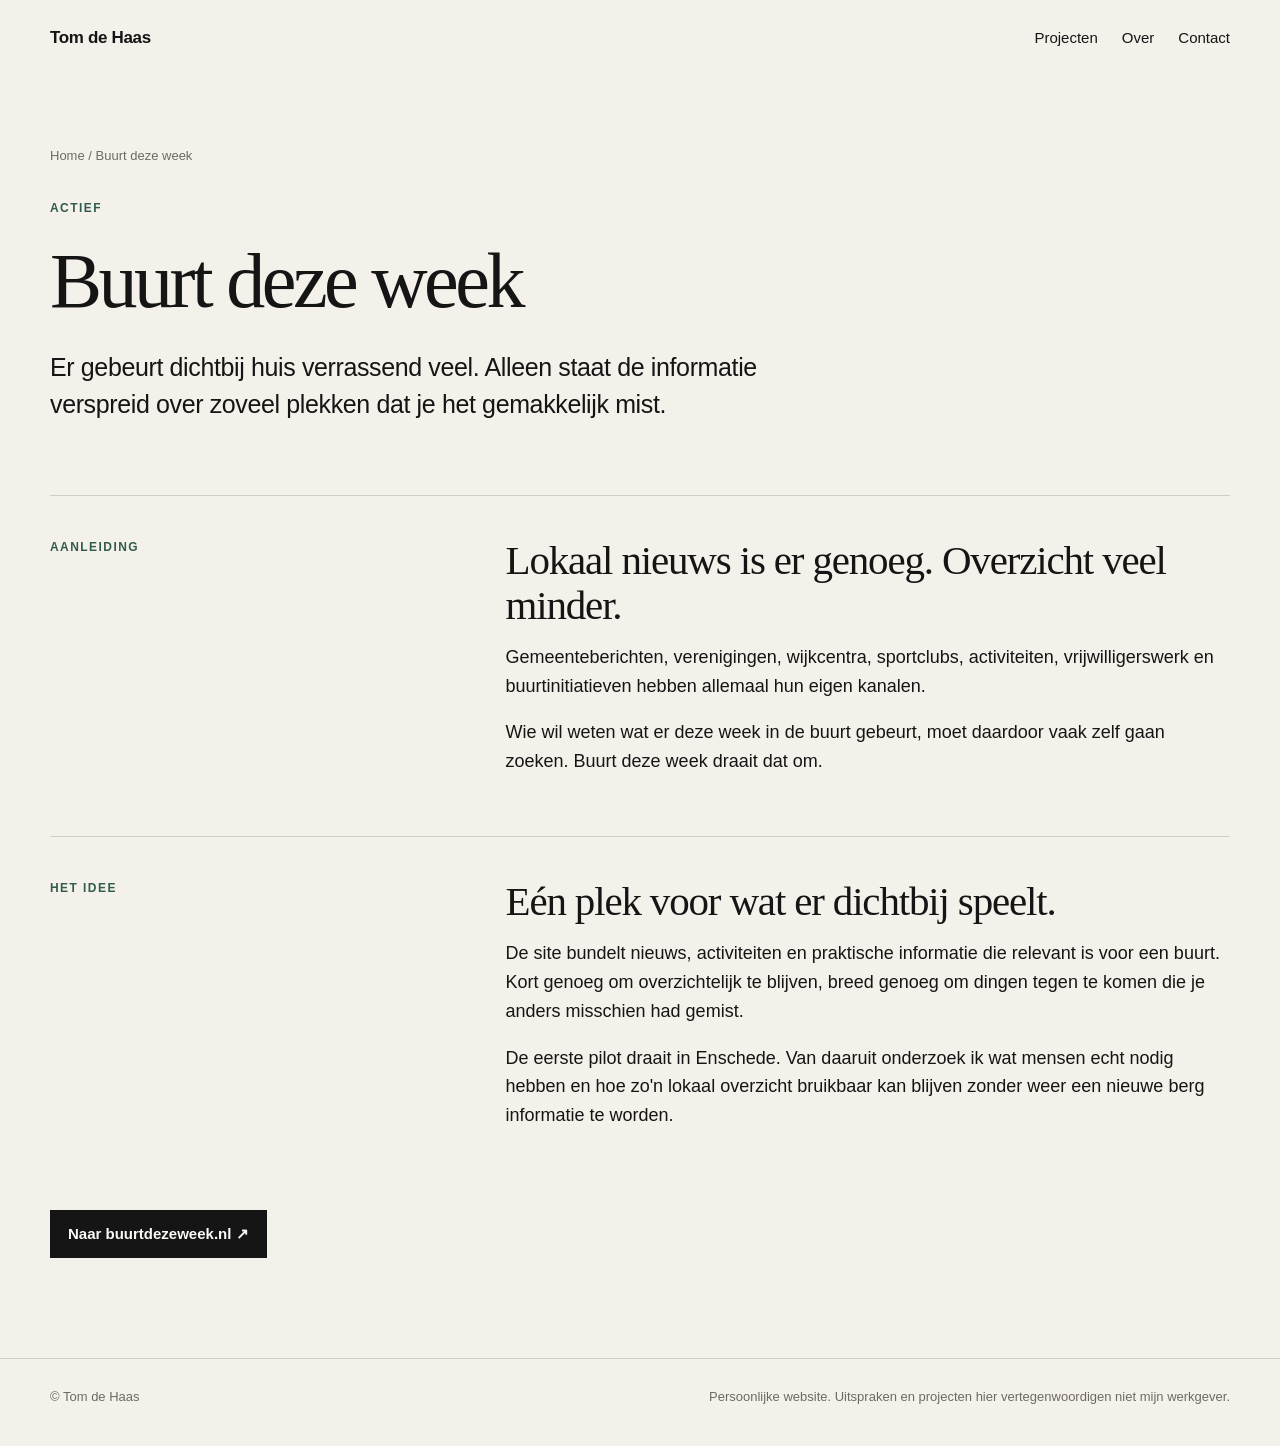
==== projecten/buurt-deze-week/index.html @ ed39fd02 "Add files via upload" ====
<!doctype html>
<html lang="nl">
<head>
  <meta charset="utf-8">
  <meta name="viewport" content="width=device-width, initial-scale=1">
  <title>Buurt deze week | Lokaal nieuws overzichtelijk | Tom de Haas</title>
  <meta name="description" content="Buurt deze week brengt lokaal nieuws, activiteiten en praktische buurtinformatie samen in één rustig overzicht.">
  <link rel="canonical" href="https://tomdehaas.nl/projecten/buurt-deze-week/">
  <link rel="stylesheet" href="../../assets/style.css">
  <meta name="theme-color" content="#f4f1eb">
  <meta property="og:type" content="website">
  <meta property="og:title" content="Buurt deze week | Lokaal nieuws overzichtelijk | Tom de Haas">
  <meta property="og:description" content="Buurt deze week brengt lokaal nieuws, activiteiten en praktische buurtinformatie samen in één rustig overzicht.">
  <meta property="og:url" content="https://tomdehaas.nl/projecten/buurt-deze-week/">
  <script type="application/ld+json">
  {
    "@context":"https://schema.org",
    "@type":"CreativeWork",
    "name":"Buurt deze week",
    "url":"https://tomdehaas.nl/projecten/buurt-deze-week/",
    "creator":{"@type":"Person","name":"Tom de Haas","url":"https://tomdehaas.nl/"}
  }
  </script>
</head>
<body>

<header class="site-header">
  <div class="wrap nav">
    <a class="brand" href="../../index.html">Tom de Haas</a>
    <nav class="nav-links" aria-label="Hoofdnavigatie">
      <a href="../../index.html#projecten">Projecten</a>
      <a href="../../index.html#over">Over</a>
      <a href="../../index.html#contact">Contact</a>
    </nav>
  </div>
</header>

<main>
  <div class="wrap project-hero">
    <div class="breadcrumb"><a href="../../index.html">Home</a> / Buurt deze week</div>
    <div class="eyebrow">actief</div>
    <h1>Buurt deze week</h1>
    <p class="project-lead">Er gebeurt dichtbij huis verrassend veel. Alleen staat de informatie verspreid over zoveel plekken dat je het gemakkelijk mist.</p>
  </div>

  
<section class="wrap detail-row">
  <div class="detail-label">Aanleiding</div>
  <div class="detail-body">
    <h2>Lokaal nieuws is er genoeg. Overzicht veel minder.</h2>
    <p>Gemeenteberichten, verenigingen, wijkcentra, sportclubs, activiteiten, vrijwilligerswerk en buurtinitiatieven hebben allemaal hun eigen kanalen.</p><p>Wie wil weten wat er deze week in de buurt gebeurt, moet daardoor vaak zelf gaan zoeken. Buurt deze week draait dat om.</p>
  </div>
</section>

<section class="wrap detail-row">
  <div class="detail-label">Het idee</div>
  <div class="detail-body">
    <h2>Eén plek voor wat er dichtbij speelt.</h2>
    <p>De site bundelt nieuws, activiteiten en praktische informatie die relevant is voor een buurt. Kort genoeg om overzichtelijk te blijven, breed genoeg om dingen tegen te komen die je anders misschien had gemist.</p><p>De eerste pilot draait in Enschede. Van daaruit onderzoek ik wat mensen echt nodig hebben en hoe zo'n lokaal overzicht bruikbaar kan blijven zonder weer een nieuwe berg informatie te worden.</p>
  </div>
</section>


  <section class='wrap' style='padding-top:0;padding-bottom:100px'><a class="external-cta" href="https://buurtdezeweek.nl/" target="_blank" rel="noopener">Naar buurtdezeweek.nl ↗</a></section>
</main>

<footer>
  <div class="wrap footer-inner">
    <div>© Tom de Haas</div>
    <div class="footer-note">Persoonlijke website. Uitspraken en projecten hier vertegenwoordigen niet mijn werkgever.</div>
  </div>
</footer>

</body>
</html>
---- assets/style.css ----
:root {
  --bg:#f4f1eb;
  --paper:#fbfaf7;
  --ink:#151515;
  --muted:#6d6a63;
  --line:rgba(21,21,21,.16);
  --accent:#315c4d;
  --max:1180px;
  --serif:Georgia,"Times New Roman",serif;
  --sans:Inter,ui-sans-serif,-apple-system,BlinkMacSystemFont,"Segoe UI",Helvetica,Arial,sans-serif;
}
*{box-sizing:border-box}
html{scroll-behavior:smooth;background:var(--bg)}
body{margin:0;color:var(--ink);background:var(--bg);font-family:var(--sans);font-size:17px;line-height:1.6;-webkit-font-smoothing:antialiased}
a{color:inherit;text-decoration-thickness:1px;text-underline-offset:4px}
a:hover{color:var(--accent)}
.wrap{width:min(var(--max),calc(100% - 48px));margin:0 auto}
.site-header{position:sticky;top:0;z-index:30;background:color-mix(in srgb,var(--bg) 90%,transparent);backdrop-filter:blur(14px)}
.nav{min-height:76px;display:flex;align-items:center;justify-content:space-between;gap:28px}
.brand{font-weight:700;letter-spacing:-.02em;text-decoration:none}
.nav-links{display:flex;gap:24px;font-size:15px}
.nav-links a{text-decoration:none}
.eyebrow,.section-kicker,.project-number,.status,.detail-label{
  text-transform:uppercase;letter-spacing:.12em;font-size:12px;font-weight:700
}
.eyebrow,.section-kicker,.status,.detail-label{color:var(--accent)}
.rule{border:0;border-top:1px solid var(--line);margin:0}

/* Home */
.hero{padding:82px 0 96px;display:grid;grid-template-columns:minmax(0,1.16fr) minmax(300px,.84fr);gap:clamp(48px,7vw,100px);align-items:center}
.eyebrow{margin-bottom:24px}
h1{margin:0;max-width:850px;font-family:var(--serif);font-size:clamp(48px,6.1vw,88px);line-height:.99;font-weight:400;letter-spacing:-.045em}
.hero-copy{max-width:675px;margin-top:34px;font-size:clamp(19px,2vw,24px);line-height:1.45;letter-spacing:-.015em}
.hero-copy p{margin:0 0 16px}
.portrait{margin:0;min-height:520px;display:flex;justify-content:center;align-items:flex-end;position:relative}
.portrait::before{content:"";position:absolute;inset:auto 6% 8% 6%;height:72%;background:radial-gradient(ellipse at center,rgba(21,21,21,.08),rgba(21,21,21,0) 72%);filter:blur(28px)}
.portrait img{position:relative;width:min(100%,470px);max-height:590px;display:block;object-fit:contain;filter:grayscale(100%) contrast(1.03);z-index:1}
section{padding:92px 0}
.section-head{display:grid;grid-template-columns:.72fr 1.28fr;gap:48px;margin-bottom:54px}
.section-kicker{padding-top:8px}
.section-title{margin:0;max-width:760px;font-family:var(--serif);font-size:clamp(38px,4.6vw,62px);font-weight:400;line-height:1.06;letter-spacing:-.035em}
.section-intro{max-width:680px;margin:22px 0 0;color:var(--muted);font-size:18px}
.projects{border-top:1px solid var(--line)}
.project{display:grid;grid-template-columns:72px minmax(0,1fr) minmax(170px,.42fr);gap:32px;padding:34px 0 38px;border-bottom:1px solid var(--line);align-items:start}
.project-number{color:var(--muted);padding-top:9px}
.project h3{margin:0 0 12px;font-family:var(--serif);font-size:clamp(28px,3vw,40px);line-height:1.1;font-weight:400;letter-spacing:-.025em}
.project p{max-width:680px;margin:0;color:var(--muted)}
.project-side{display:flex;flex-direction:column;align-items:flex-start;gap:13px;padding-top:8px}
.project-link{font-size:15px}
.split{display:grid;grid-template-columns:1fr 1fr;gap:clamp(48px,8vw,120px);align-items:start}
.big-copy{margin:0;font-family:var(--serif);font-size:clamp(34px,4vw,56px);line-height:1.08;letter-spacing:-.035em}
.prose{max-width:650px;font-size:18px}
.prose p{margin:0 0 20px}
.prose .muted{color:var(--muted)}
.now-list{margin-top:48px;border-top:1px solid var(--line)}
.now-row{display:grid;grid-template-columns:150px 1fr;gap:32px;padding:22px 0;border-bottom:1px solid var(--line)}
.now-row dt{color:var(--muted)}
.now-row dd{margin:0}

/* Project detail */
.project-hero{padding:70px 0 72px}
.breadcrumb{font-size:13px;color:var(--muted);margin-bottom:32px}
.breadcrumb a{text-decoration:none}
.project-hero h1{max-width:930px}
.project-lead{max-width:790px;margin:30px 0 0;font-size:clamp(20px,2vw,25px);line-height:1.48;letter-spacing:-.015em}
.project-meta{margin-top:26px}
.detail-row{display:grid;grid-template-columns:.72fr 1.28fr;gap:48px;padding:42px 0;border-top:1px solid var(--line)}
.detail-body{max-width:780px}
.detail-body h2{margin:0 0 16px;font-family:var(--serif);font-size:clamp(30px,3.2vw,44px);font-weight:400;line-height:1.08;letter-spacing:-.028em}
.detail-body p{margin:0 0 18px;font-size:18px}
.offer-grid{display:grid;grid-template-columns:1fr 1fr;gap:24px;margin-top:24px}
.offer{padding:26px;border:1px solid var(--line);background:rgba(255,255,255,.22)}
.offer h3{margin:0 0 8px;font-size:15px;text-transform:uppercase;letter-spacing:.08em}
.price{margin:0 0 14px;font-family:var(--serif);font-size:42px;line-height:1}
.offer ul{margin:0;padding-left:1.1em;color:var(--muted)}
.offer li{margin:6px 0}
.external-cta{display:inline-flex;margin-top:20px;min-height:48px;align-items:center;padding:0 18px;background:var(--ink);color:var(--paper);text-decoration:none;font-weight:700;font-size:15px}
.external-cta:hover{color:var(--paper);opacity:.9}

/* Contact */
.contact{padding-bottom:120px}
.contact-card{background:var(--ink);color:var(--paper);padding:clamp(38px,6vw,72px);display:grid;grid-template-columns:.9fr 1.1fr;gap:clamp(46px,7vw,88px);align-items:start}
.contact-copy h2{margin:0;max-width:650px;font-family:var(--serif);font-size:clamp(42px,5.4vw,70px);line-height:1;font-weight:400;letter-spacing:-.04em}
.contact-copy p{margin:22px 0 0;max-width:480px;color:rgba(251,250,247,.72)}
.contact-form{display:grid;gap:18px}
.field{display:grid;gap:7px}
.field label{font-size:13px;color:rgba(251,250,247,.76)}
.field input,.field textarea{width:100%;border:0;border-bottom:1px solid rgba(251,250,247,.36);border-radius:0;background:transparent;color:var(--paper);font:inherit;padding:10px 0 11px;outline:none}
.field textarea{min-height:132px;resize:vertical}
.field input:focus,.field textarea:focus{border-bottom-color:var(--paper)}
.form-submit{justify-self:start;min-height:48px;margin-top:8px;padding:0 20px;border:0;background:var(--paper);color:var(--ink);font:inherit;font-size:15px;font-weight:700;cursor:pointer}
.form-note{margin:0;font-size:12px;color:rgba(251,250,247,.48)}
footer{padding:28px 0 38px;border-top:1px solid var(--line);color:var(--muted);font-size:13px}
.footer-inner{display:flex;gap:24px;justify-content:space-between;align-items:flex-start}
.footer-note{max-width:650px}

@media(max-width:850px){
  .hero,.section-head,.split,.detail-row,.contact-card{grid-template-columns:1fr}
  .hero{padding-top:54px;gap:38px}
  .portrait{min-height:auto;max-width:560px}
  .project{grid-template-columns:48px 1fr}
  .project-side{grid-column:2;flex-direction:row;align-items:center;flex-wrap:wrap}
}
@media(max-width:600px){
  body{font-size:16px}
  .wrap{width:min(100% - 32px,var(--max))}
  .nav{min-height:64px}
  .nav-links{gap:16px;font-size:14px}
  .hero{padding:44px 0 64px}
  h1{font-size:clamp(43px,13vw,64px)}
  .hero-copy{margin-top:26px;font-size:19px}
  section{padding:64px 0}
  .section-head{gap:16px;margin-bottom:34px}
  .project{grid-template-columns:34px 1fr;gap:16px;padding:28px 0}
  .project-number{font-size:10px}
  .now-row{grid-template-columns:1fr;gap:5px}
  .offer-grid{grid-template-columns:1fr}
  .contact{padding-bottom:72px}
  .footer-inner{flex-direction:column}
  .project-hero{padding:44px 0 56px}
}
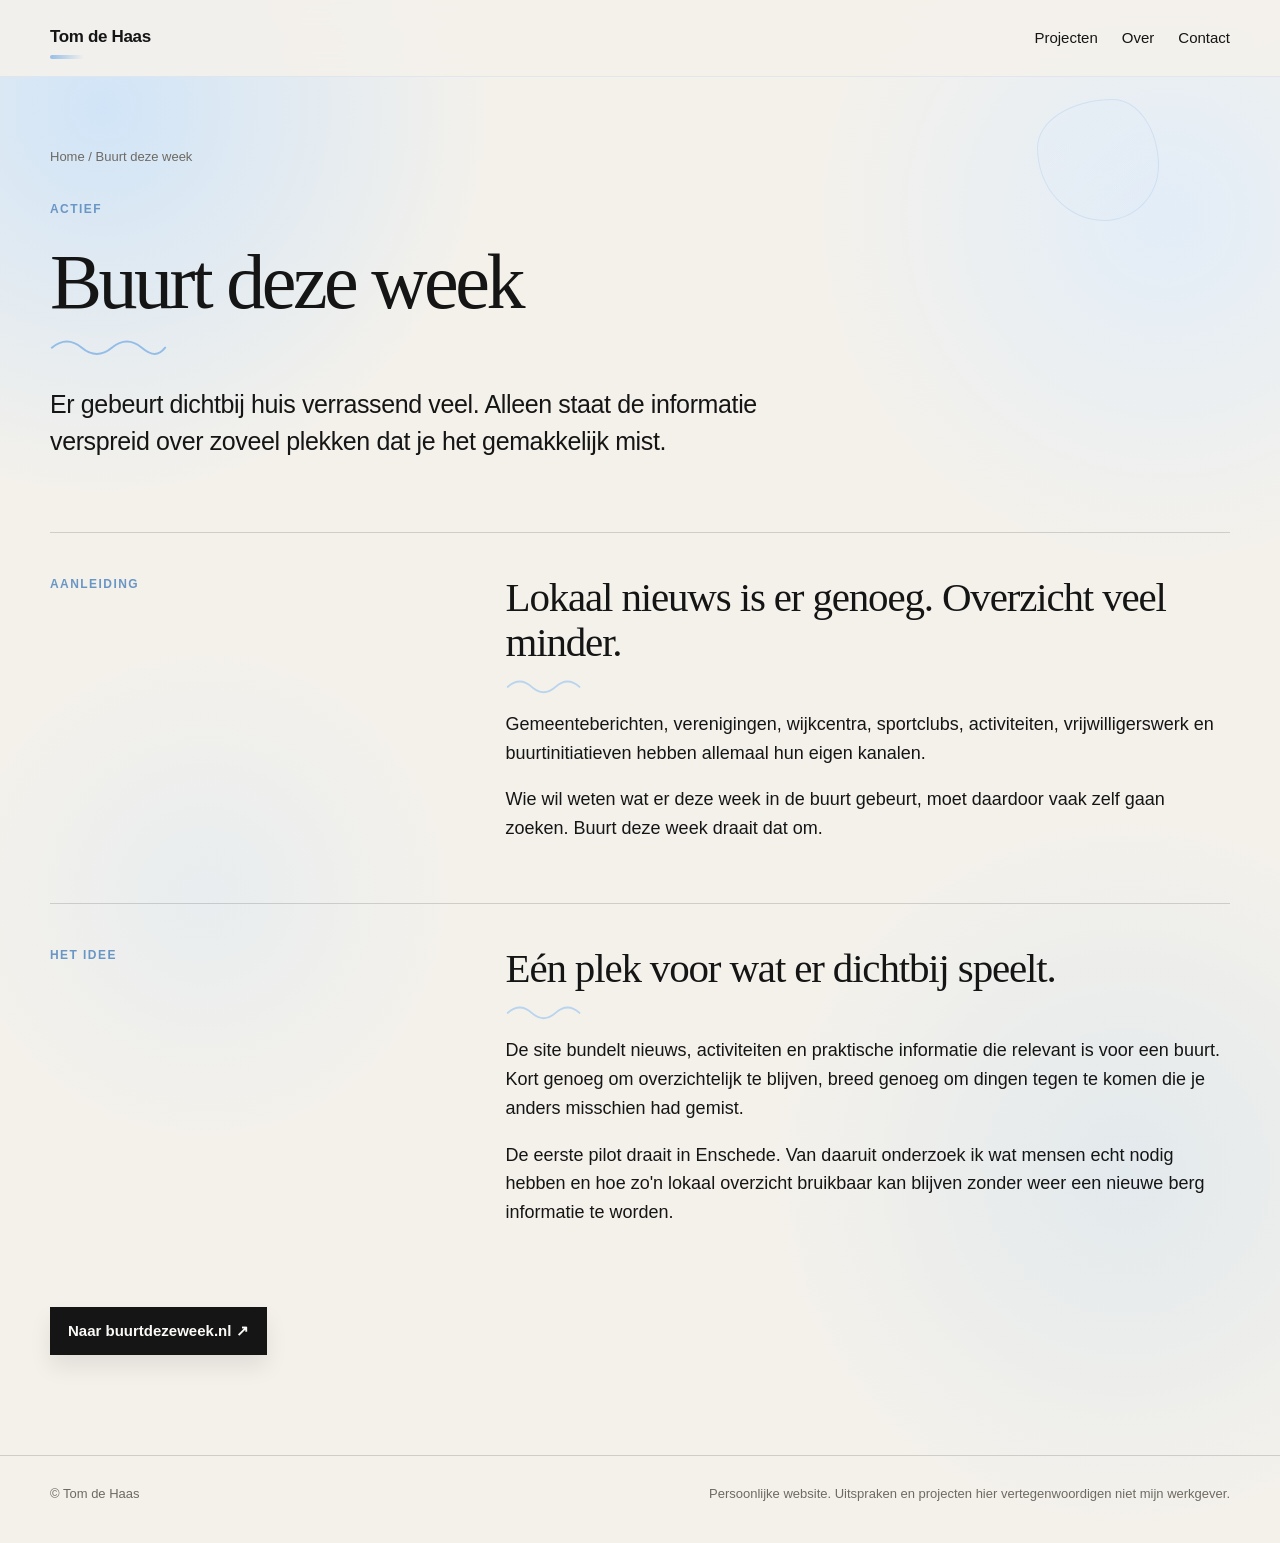
==== commit 52ae4c65: "Track contact clicks on Buurt deze week" ====
--- a/projecten/buurt-deze-week/index.html
+++ b/projecten/buurt-deze-week/index.html
@@ -71,5 +71,10 @@
   </div>
 </footer>
 
+
+  <!-- Simple Analytics -->
+  <script src="/assets/contact-analytics.js"></script>
+  <script async src="https://scripts.simpleanalyticscdn.com/latest.js"></script>
+
 </body>
-</html>+</html>
--- a/assets/style.css
+++ b/assets/style.css
@@ -1,4 +1,3 @@
-
 :root {
   --bg:#f4f1eb;
   --paper:#fbfaf7;
@@ -6,47 +5,260 @@
   --muted:#6d6a63;
   --line:rgba(21,21,21,.16);
   --accent:#315c4d;
+  --sky:#d9ebff;
+  --sky-soft:rgba(217,235,255,.58);
+  --sky-line:rgba(133,181,232,.42);
+  --sky-ink:#6a96c5;
+  --sky-strong:#8bb9e7;
+  --shadow:rgba(92,128,170,.10);
   --max:1180px;
   --serif:Georgia,"Times New Roman",serif;
   --sans:Inter,ui-sans-serif,-apple-system,BlinkMacSystemFont,"Segoe UI",Helvetica,Arial,sans-serif;
 }
 *{box-sizing:border-box}
 html{scroll-behavior:smooth;background:var(--bg)}
-body{margin:0;color:var(--ink);background:var(--bg);font-family:var(--sans);font-size:17px;line-height:1.6;-webkit-font-smoothing:antialiased}
-a{color:inherit;text-decoration-thickness:1px;text-underline-offset:4px}
-a:hover{color:var(--accent)}
+body{
+  margin:0;
+  color:var(--ink);
+  background:
+    radial-gradient(circle at 10% 7%, rgba(217,235,255,.52), transparent 20%),
+    radial-gradient(circle at 88% 14%, rgba(217,235,255,.34), transparent 16%),
+    radial-gradient(circle at 82% 58%, rgba(217,235,255,.18), transparent 20%),
+    var(--bg);
+  font-family:var(--sans);
+  font-size:17px;
+  line-height:1.6;
+  -webkit-font-smoothing:antialiased
+}
+::selection{background:var(--sky-soft)}
+a{color:inherit;text-decoration-thickness:1px;text-underline-offset:4px;transition:color .22s ease}
+a:hover{color:var(--sky-ink)}
 .wrap{width:min(var(--max),calc(100% - 48px));margin:0 auto}
-.site-header{position:sticky;top:0;z-index:30;background:color-mix(in srgb,var(--bg) 90%,transparent);backdrop-filter:blur(14px)}
+.site-header{
+  position:sticky;
+  top:0;
+  z-index:30;
+  background:color-mix(in srgb,var(--bg) 90%,transparent);
+  backdrop-filter:blur(14px);
+  border-bottom:1px solid rgba(139,185,231,.18)
+}
 .nav{min-height:76px;display:flex;align-items:center;justify-content:space-between;gap:28px}
-.brand{font-weight:700;letter-spacing:-.02em;text-decoration:none}
+.brand{
+  font-weight:700;
+  letter-spacing:-.02em;
+  text-decoration:none;
+  position:relative;
+  padding-bottom:2px
+}
+.brand::after{
+  content:"";
+  position:absolute;
+  left:0;
+  bottom:-6px;
+  width:34px;
+  height:4px;
+  border-radius:999px;
+  background:linear-gradient(90deg,var(--sky-strong),rgba(139,185,231,0));
+  opacity:.9
+}
 .nav-links{display:flex;gap:24px;font-size:15px}
-.nav-links a{text-decoration:none}
+.nav-links a{text-decoration:none;position:relative}
+.nav-links a::after{
+  content:"";
+  position:absolute;
+  left:0;
+  right:100%;
+  bottom:-6px;
+  height:2px;
+  border-radius:999px;
+  background:var(--sky-strong);
+  transition:right .22s ease
+}
+.nav-links a:hover::after{right:0}
 .eyebrow,.section-kicker,.project-number,.status,.detail-label{
   text-transform:uppercase;letter-spacing:.12em;font-size:12px;font-weight:700
 }
-.eyebrow,.section-kicker,.status,.detail-label{color:var(--accent)}
+.eyebrow,.section-kicker,.status,.detail-label{color:var(--sky-ink)}
 .rule{border:0;border-top:1px solid var(--line);margin:0}
 
 /* Home */
-.hero{padding:82px 0 96px;display:grid;grid-template-columns:minmax(0,1.16fr) minmax(300px,.84fr);gap:clamp(48px,7vw,100px);align-items:center}
+.hero{
+  padding:82px 0 96px;
+  display:grid;
+  grid-template-columns:minmax(0,1.16fr) minmax(300px,.84fr);
+  gap:clamp(48px,7vw,100px);
+  align-items:center;
+  position:relative
+}
+.hero::before{
+  content:"";
+  position:absolute;
+  left:-8px;
+  top:18px;
+  width:176px;
+  height:74px;
+  border:1px solid rgba(139,185,231,.42);
+  border-radius:999px;
+  transform:rotate(-11deg);
+  pointer-events:none;
+  animation:floatRing 12s ease-in-out infinite
+}
+.hero::after{
+  content:"";
+  position:absolute;
+  right:36%;
+  top:12px;
+  width:92px;
+  height:92px;
+  border-radius:60% 40% 54% 46% / 42% 55% 45% 58%;
+  background:radial-gradient(circle at 35% 35%, rgba(255,255,255,.7), rgba(217,235,255,.7) 45%, rgba(217,235,255,0) 72%);
+  border:1px solid rgba(139,185,231,.22);
+  pointer-events:none;
+  animation:softBlob 14s ease-in-out infinite
+}
 .eyebrow{margin-bottom:24px}
-h1{margin:0;max-width:850px;font-family:var(--serif);font-size:clamp(48px,6.1vw,88px);line-height:.99;font-weight:400;letter-spacing:-.045em}
+h1{
+  margin:0;
+  max-width:850px;
+  font-family:var(--serif);
+  font-size:clamp(48px,6.1vw,88px);
+  line-height:.99;
+  font-weight:400;
+  letter-spacing:-.045em;
+  position:relative
+}
+h1::after{
+  content:"";
+  display:block;
+  width:136px;
+  height:20px;
+  margin-top:16px;
+  background-image:url("data:image/svg+xml,%3Csvg width='140' height='24' viewBox='0 0 140 24' xmlns='http://www.w3.org/2000/svg'%3E%3Cpath d='M2 14c12-10 24-10 36 0s24 10 36 0 24-10 36 0 20 10 28 0' fill='none' stroke='%238bb9e7' stroke-width='2.4' stroke-linecap='round'/%3E%3C/svg%3E");
+  background-repeat:no-repeat;
+  background-size:contain;
+  opacity:.9
+}
 .hero-copy{max-width:675px;margin-top:34px;font-size:clamp(19px,2vw,24px);line-height:1.45;letter-spacing:-.015em}
 .hero-copy p{margin:0 0 16px}
-.portrait{margin:0;min-height:520px;display:flex;justify-content:center;align-items:flex-end;position:relative}
-.portrait::before{content:"";position:absolute;inset:auto 6% 8% 6%;height:72%;background:radial-gradient(ellipse at center,rgba(21,21,21,.08),rgba(21,21,21,0) 72%);filter:blur(28px)}
-.portrait img{position:relative;width:min(100%,470px);max-height:590px;display:block;object-fit:contain;filter:grayscale(100%) contrast(1.03);z-index:1}
+.portrait{
+  margin:0;
+  min-height:520px;
+  display:flex;
+  justify-content:center;
+  align-items:flex-end;
+  position:relative
+}
+.portrait::before{
+  content:"";
+  position:absolute;
+  inset:auto 6% 8% 6%;
+  height:72%;
+  background:radial-gradient(ellipse at center,rgba(21,21,21,.08),rgba(21,21,21,0) 72%);
+  filter:blur(28px)
+}
+.portrait::after{
+  content:"";
+  position:absolute;
+  right:2%;
+  bottom:10%;
+  width:160px;
+  height:160px;
+  border:1px solid rgba(139,185,231,.3);
+  border-radius:56% 44% 64% 36% / 38% 59% 41% 62%;
+  background:linear-gradient(145deg, rgba(217,235,255,.28), rgba(217,235,255,0));
+  pointer-events:none;
+  animation:drift 16s ease-in-out infinite
+}
+.portrait img{
+  position:relative;
+  width:min(100%,470px);
+  max-height:590px;
+  display:block;
+  object-fit:contain;
+  filter:grayscale(100%) contrast(1.03);
+  z-index:1
+}
 section{padding:92px 0}
-.section-head{display:grid;grid-template-columns:.72fr 1.28fr;gap:48px;margin-bottom:54px}
+.section-head{
+  display:grid;
+  grid-template-columns:.72fr 1.28fr;
+  gap:48px;
+  margin-bottom:54px;
+  position:relative
+}
+.section-head::after{
+  content:"";
+  position:absolute;
+  right:12px;
+  top:-12px;
+  width:54px;
+  height:54px;
+  border:1px solid rgba(139,185,231,.26);
+  border-radius:50%;
+  box-shadow:0 0 0 9px rgba(217,235,255,.16);
+  animation:slowPulse 10s ease-in-out infinite
+}
 .section-kicker{padding-top:8px}
-.section-title{margin:0;max-width:760px;font-family:var(--serif);font-size:clamp(38px,4.6vw,62px);font-weight:400;line-height:1.06;letter-spacing:-.035em}
+.section-title{
+  margin:0;
+  max-width:760px;
+  font-family:var(--serif);
+  font-size:clamp(38px,4.6vw,62px);
+  font-weight:400;
+  line-height:1.06;
+  letter-spacing:-.035em
+}
+.section-title::after,
+.big-copy::after,
+.detail-body h2::after{
+  content:"";
+  display:block;
+  width:88px;
+  height:16px;
+  margin-top:14px;
+  background-image:url("data:image/svg+xml,%3Csvg width='96' height='18' viewBox='0 0 96 18' xmlns='http://www.w3.org/2000/svg'%3E%3Cpath d='M2 10c9-8 18-8 27 0 9 8 18 8 27 0 9-8 18-8 27 0' fill='none' stroke='%23b2d1ef' stroke-width='2.2' stroke-linecap='round'/%3E%3C/svg%3E");
+  background-repeat:no-repeat;
+  background-size:contain;
+  opacity:.9
+}
 .section-intro{max-width:680px;margin:22px 0 0;color:var(--muted);font-size:18px}
 .projects{border-top:1px solid var(--line)}
-.project{display:grid;grid-template-columns:72px minmax(0,1fr) minmax(170px,.42fr);gap:32px;padding:34px 0 38px;border-bottom:1px solid var(--line);align-items:start}
+.project{
+  display:grid;
+  grid-template-columns:72px minmax(0,1fr) minmax(170px,.42fr);
+  gap:32px;
+  padding:34px 0 38px;
+  border-bottom:1px solid var(--line);
+  align-items:start;
+  position:relative;
+  transition:transform .22s ease, background-color .22s ease, border-color .22s ease
+}
+.project::after{
+  content:"";
+  position:absolute;
+  left:72px;
+  right:0;
+  bottom:-1px;
+  height:1px;
+  background:linear-gradient(90deg, rgba(139,185,231,.6), rgba(139,185,231,0));
+  opacity:0;
+  transition:opacity .22s ease
+}
+.project:hover{
+  transform:translateX(4px);
+  background:linear-gradient(90deg, rgba(217,235,255,.16), rgba(217,235,255,0) 42%)
+}
+.project:hover::after{opacity:1}
 .project-number{color:var(--muted);padding-top:9px}
 .project h3{margin:0 0 12px;font-family:var(--serif);font-size:clamp(28px,3vw,40px);line-height:1.1;font-weight:400;letter-spacing:-.025em}
 .project p{max-width:680px;margin:0;color:var(--muted)}
 .project-side{display:flex;flex-direction:column;align-items:flex-start;gap:13px;padding-top:8px}
+.status{
+  padding:7px 10px;
+  border-radius:999px;
+  background:rgba(217,235,255,.52);
+  box-shadow:inset 0 0 0 1px rgba(139,185,231,.22)
+}
 .project-link{font-size:15px}
 .split{display:grid;grid-template-columns:1fr 1fr;gap:clamp(48px,8vw,120px);align-items:start}
 .big-copy{margin:0;font-family:var(--serif);font-size:clamp(34px,4vw,56px);line-height:1.08;letter-spacing:-.035em}
@@ -54,12 +266,32 @@
 .prose p{margin:0 0 20px}
 .prose .muted{color:var(--muted)}
 .now-list{margin-top:48px;border-top:1px solid var(--line)}
-.now-row{display:grid;grid-template-columns:150px 1fr;gap:32px;padding:22px 0;border-bottom:1px solid var(--line)}
+.now-row{
+  display:grid;
+  grid-template-columns:150px 1fr;
+  gap:32px;
+  padding:22px 0;
+  border-bottom:1px solid var(--line);
+  transition:background-color .22s ease
+}
+.now-row:hover{background:linear-gradient(90deg, rgba(217,235,255,.14), rgba(217,235,255,0) 50%)}
 .now-row dt{color:var(--muted)}
 .now-row dd{margin:0}
 
 /* Project detail */
-.project-hero{padding:70px 0 72px}
+.project-hero{padding:70px 0 72px;position:relative}
+.project-hero::after{
+  content:"";
+  position:absolute;
+  right:6%;
+  top:22px;
+  width:120px;
+  height:120px;
+  border:1px solid rgba(139,185,231,.25);
+  border-radius:62% 38% 45% 55% / 40% 55% 45% 60%;
+  background:linear-gradient(145deg, rgba(217,235,255,.22), rgba(217,235,255,0));
+  animation:drift 18s ease-in-out infinite
+}
 .breadcrumb{font-size:13px;color:var(--muted);margin-bottom:32px}
 .breadcrumb a{text-decoration:none}
 .project-hero h1{max-width:930px}
@@ -70,37 +302,175 @@
 .detail-body h2{margin:0 0 16px;font-family:var(--serif);font-size:clamp(30px,3.2vw,44px);font-weight:400;line-height:1.08;letter-spacing:-.028em}
 .detail-body p{margin:0 0 18px;font-size:18px}
 .offer-grid{display:grid;grid-template-columns:1fr 1fr;gap:24px;margin-top:24px}
-.offer{padding:26px;border:1px solid var(--line);background:rgba(255,255,255,.22)}
+.offer{
+  padding:26px;
+  border:1px solid rgba(21,21,21,.12);
+  background:rgba(255,255,255,.3);
+  box-shadow:0 18px 34px rgba(92,128,170,.06);
+  position:relative;
+  overflow:hidden;
+  transition:transform .22s ease, box-shadow .22s ease, border-color .22s ease
+}
+.offer::before{
+  content:"";
+  position:absolute;
+  right:-24px;
+  top:-28px;
+  width:110px;
+  height:110px;
+  border:1px solid rgba(139,185,231,.24);
+  border-radius:50%;
+  box-shadow:0 0 0 10px rgba(217,235,255,.14)
+}
+.offer:hover{
+  transform:translateY(-2px);
+  box-shadow:0 22px 36px rgba(92,128,170,.09);
+  border-color:rgba(139,185,231,.36)
+}
 .offer h3{margin:0 0 8px;font-size:15px;text-transform:uppercase;letter-spacing:.08em}
 .price{margin:0 0 14px;font-family:var(--serif);font-size:42px;line-height:1}
 .offer ul{margin:0;padding-left:1.1em;color:var(--muted)}
 .offer li{margin:6px 0}
-.external-cta{display:inline-flex;margin-top:20px;min-height:48px;align-items:center;padding:0 18px;background:var(--ink);color:var(--paper);text-decoration:none;font-weight:700;font-size:15px}
-.external-cta:hover{color:var(--paper);opacity:.9}
+.external-cta{
+  display:inline-flex;
+  margin-top:20px;
+  min-height:48px;
+  align-items:center;
+  padding:0 18px;
+  background:var(--ink);
+  color:var(--paper);
+  text-decoration:none;
+  font-weight:700;
+  font-size:15px;
+  box-shadow:0 12px 22px rgba(0,0,0,.08);
+  transition:transform .22s ease, box-shadow .22s ease
+}
+.external-cta:hover{color:var(--paper);opacity:.96;transform:translateY(-1px);box-shadow:0 16px 28px rgba(0,0,0,.12)}
 
 /* Contact */
 .contact{padding-bottom:120px}
-.contact-card{background:var(--ink);color:var(--paper);padding:clamp(38px,6vw,72px);display:grid;grid-template-columns:.9fr 1.1fr;gap:clamp(46px,7vw,88px);align-items:start}
+.contact-card{
+  background:linear-gradient(180deg, rgba(21,21,21,1), rgba(21,21,21,.98));
+  color:var(--paper);
+  padding:clamp(38px,6vw,72px);
+  display:grid;
+  grid-template-columns:.9fr 1.1fr;
+  gap:clamp(46px,7vw,88px);
+  align-items:start;
+  position:relative;
+  overflow:hidden;
+  box-shadow:0 28px 60px rgba(0,0,0,.12)
+}
+.contact-card::before{
+  content:"";
+  position:absolute;
+  left:-42px;
+  top:-42px;
+  width:180px;
+  height:180px;
+  border:1px solid rgba(139,185,231,.28);
+  border-radius:56% 44% 60% 40% / 42% 56% 44% 58%;
+  background:linear-gradient(145deg, rgba(139,185,231,.14), rgba(139,185,231,0));
+  animation:drift 14s ease-in-out infinite
+}
+.contact-card::after{
+  content:"";
+  position:absolute;
+  right:-60px;
+  bottom:-60px;
+  width:220px;
+  height:220px;
+  border-radius:50%;
+  background:radial-gradient(circle, rgba(139,185,231,.16), rgba(139,185,231,0) 70%);
+  pointer-events:none
+}
 .contact-copy h2{margin:0;max-width:650px;font-family:var(--serif);font-size:clamp(42px,5.4vw,70px);line-height:1;font-weight:400;letter-spacing:-.04em}
 .contact-copy p{margin:22px 0 0;max-width:480px;color:rgba(251,250,247,.72)}
-.contact-form{display:grid;gap:18px}
+.contact-form{display:grid;gap:18px;position:relative;z-index:1}
 .field{display:grid;gap:7px}
 .field label{font-size:13px;color:rgba(251,250,247,.76)}
-.field input,.field textarea{width:100%;border:0;border-bottom:1px solid rgba(251,250,247,.36);border-radius:0;background:transparent;color:var(--paper);font:inherit;padding:10px 0 11px;outline:none}
+.field input,.field textarea{
+  width:100%;
+  border:0;
+  border-bottom:1px solid rgba(251,250,247,.36);
+  border-radius:0;
+  background:transparent;
+  color:var(--paper);
+  font:inherit;
+  padding:10px 0 11px;
+  outline:none;
+  transition:border-color .22s ease, box-shadow .22s ease
+}
 .field textarea{min-height:132px;resize:vertical}
-.field input:focus,.field textarea:focus{border-bottom-color:var(--paper)}
-.form-submit{justify-self:start;min-height:48px;margin-top:8px;padding:0 20px;border:0;background:var(--paper);color:var(--ink);font:inherit;font-size:15px;font-weight:700;cursor:pointer}
+.field input:focus,.field textarea:focus{
+  border-bottom-color:var(--sky-strong);
+  box-shadow:0 1px 0 0 var(--sky-strong)
+}
+.form-submit{
+  justify-self:start;
+  min-height:48px;
+  margin-top:8px;
+  padding:0 20px;
+  border:0;
+  background:var(--paper);
+  color:var(--ink);
+  font:inherit;
+  font-size:15px;
+  font-weight:700;
+  cursor:pointer;
+  transition:transform .2s ease, box-shadow .2s ease, opacity .2s ease
+}
+.form-submit:hover{transform:translateY(-1px);box-shadow:0 10px 18px rgba(0,0,0,.12)}
+.form-submit:disabled{opacity:.72;cursor:wait}
 .form-note{margin:0;font-size:12px;color:rgba(251,250,247,.48)}
+.form-status{
+  margin-top:6px;
+  padding:0;
+  min-height:24px;
+  font-size:14px;
+  color:rgba(251,250,247,.88)
+}
+.form-status.success{
+  padding:14px 16px;
+  border-radius:16px;
+  background:rgba(139,185,231,.18);
+  box-shadow:inset 0 0 0 1px rgba(139,185,231,.2)
+}
+.form-status.error{
+  padding:14px 16px;
+  border-radius:16px;
+  background:rgba(255,255,255,.08)
+}
 footer{padding:28px 0 38px;border-top:1px solid var(--line);color:var(--muted);font-size:13px}
 .footer-inner{display:flex;gap:24px;justify-content:space-between;align-items:flex-start}
 .footer-note{max-width:650px}
 
+@keyframes floatRing{
+  0%,100%{transform:rotate(-11deg) translateY(0)}
+  50%{transform:rotate(-7deg) translateY(8px)}
+}
+@keyframes softBlob{
+  0%,100%{transform:translateY(0) rotate(0deg)}
+  50%{transform:translateY(8px) rotate(8deg)}
+}
+@keyframes drift{
+  0%,100%{transform:translate3d(0,0,0) rotate(0deg)}
+  50%{transform:translate3d(0,10px,0) rotate(8deg)}
+}
+@keyframes slowPulse{
+  0%,100%{transform:scale(1);opacity:.72}
+  50%{transform:scale(1.06);opacity:1}
+}
+
 @media(max-width:850px){
   .hero,.section-head,.split,.detail-row,.contact-card{grid-template-columns:1fr}
   .hero{padding-top:54px;gap:38px}
+  .hero::after{right:8%;top:10px}
   .portrait{min-height:auto;max-width:560px}
   .project{grid-template-columns:48px 1fr}
+  .project::after{left:48px}
   .project-side{grid-column:2;flex-direction:row;align-items:center;flex-wrap:wrap}
+  .section-head::after{right:0;top:auto;bottom:-8px}
 }
 @media(max-width:600px){
   body{font-size:16px}
@@ -108,15 +478,148 @@
   .nav{min-height:64px}
   .nav-links{gap:16px;font-size:14px}
   .hero{padding:44px 0 64px}
+  .hero::before{width:108px;height:48px;left:0;top:6px}
   h1{font-size:clamp(43px,13vw,64px)}
+  h1::after{width:102px;height:15px;margin-top:12px}
   .hero-copy{margin-top:26px;font-size:19px}
   section{padding:64px 0}
   .section-head{gap:16px;margin-bottom:34px}
+  .section-head::after{display:none}
   .project{grid-template-columns:34px 1fr;gap:16px;padding:28px 0}
+  .project::after{left:34px}
   .project-number{font-size:10px}
   .now-row{grid-template-columns:1fr;gap:5px}
   .offer-grid{grid-template-columns:1fr}
   .contact{padding-bottom:72px}
   .footer-inner{flex-direction:column}
   .project-hero{padding:44px 0 56px}
-}
+  .project-hero::after{width:88px;height:88px;right:0;top:16px}
+}
+@media (prefers-reduced-motion: reduce){
+  html{scroll-behavior:auto}
+  *,*::before,*::after{animation:none !important;transition:none !important}
+}
+
+/* Iets meer lichtblauw en speelsheid */
+:root{
+  --sky-deep:#4f7fac;
+}
+
+body{
+  background:
+    radial-gradient(circle at 8% 7%, rgba(199,225,251,.78), transparent 21%),
+    radial-gradient(circle at 91% 14%, rgba(217,235,255,.66), transparent 20%),
+    radial-gradient(circle at 16% 58%, rgba(199,225,251,.26), transparent 18%),
+    radial-gradient(circle at 88% 76%, rgba(169,208,243,.23), transparent 22%),
+    var(--bg);
+}
+
+.hero::before{
+  border-width:2px;
+  border-color:rgba(93,143,190,.34);
+  width:220px;
+  height:90px;
+}
+
+.hero::after{
+  width:118px;
+  height:118px;
+  background:
+    radial-gradient(circle at 34% 34%, rgba(255,255,255,.85), rgba(199,225,251,.86) 48%, rgba(199,225,251,0) 74%);
+}
+
+h1::before{
+  content:"";
+  position:absolute;
+  z-index:-1;
+  width:46%;
+  height:24%;
+  left:7%;
+  top:38%;
+  background:rgba(199,225,251,.29);
+  border-radius:59% 41% 65% 35% / 48% 56% 44% 52%;
+  transform:rotate(-2deg);
+}
+
+.portrait::before{
+  inset:auto -1% 2% 0;
+  height:82%;
+  background:
+    radial-gradient(ellipse at 53% 65%, rgba(199,225,251,.82), rgba(217,235,255,.34) 44%, rgba(217,235,255,0) 70%);
+  filter:blur(4px);
+}
+
+.project:hover{
+  background:linear-gradient(90deg, rgba(199,225,251,.28), rgba(199,225,251,0) 50%);
+}
+
+.big-copy{
+  position:relative;
+}
+
+.big-copy::before{
+  content:"";
+  position:absolute;
+  z-index:-1;
+  left:-18px;
+  bottom:13%;
+  width:78%;
+  height:24%;
+  background:rgba(199,225,251,.30);
+  border-radius:68% 32% 63% 37% / 46% 52% 48% 54%;
+  transform:rotate(-1.5deg);
+}
+
+/* Coming soon: subtiele glans en pulse */
+.status.coming-soon{
+  position:relative;
+  overflow:hidden;
+  background:rgba(199,225,251,.76);
+  color:var(--sky-deep);
+  box-shadow:
+    inset 0 0 0 1px rgba(93,143,190,.18),
+    0 0 0 4px rgba(199,225,251,.13);
+  animation:comingSoonPulse 4.8s ease-in-out infinite;
+}
+
+.status.coming-soon::after{
+  content:"";
+  position:absolute;
+  top:-40%;
+  bottom:-40%;
+  width:22px;
+  left:-35%;
+  background:linear-gradient(
+    90deg,
+    rgba(255,255,255,0),
+    rgba(255,255,255,.72),
+    rgba(255,255,255,0)
+  );
+  transform:rotate(18deg);
+  animation:comingSoonShine 5.8s ease-in-out infinite;
+}
+
+@keyframes comingSoonPulse{
+  0%,100%{
+    transform:translateY(0);
+    box-shadow:inset 0 0 0 1px rgba(93,143,190,.18),0 0 0 4px rgba(199,225,251,.13)
+  }
+  50%{
+    transform:translateY(-1px);
+    box-shadow:inset 0 0 0 1px rgba(93,143,190,.23),0 0 0 7px rgba(199,225,251,.09)
+  }
+}
+
+@keyframes comingSoonShine{
+  0%,68%{left:-35%;opacity:0}
+  72%{opacity:1}
+  88%{left:125%;opacity:1}
+  100%{left:125%;opacity:0}
+}
+
+@media (prefers-reduced-motion: reduce){
+  .status.coming-soon,
+  .status.coming-soon::after{
+    animation:none !important;
+  }
+}
